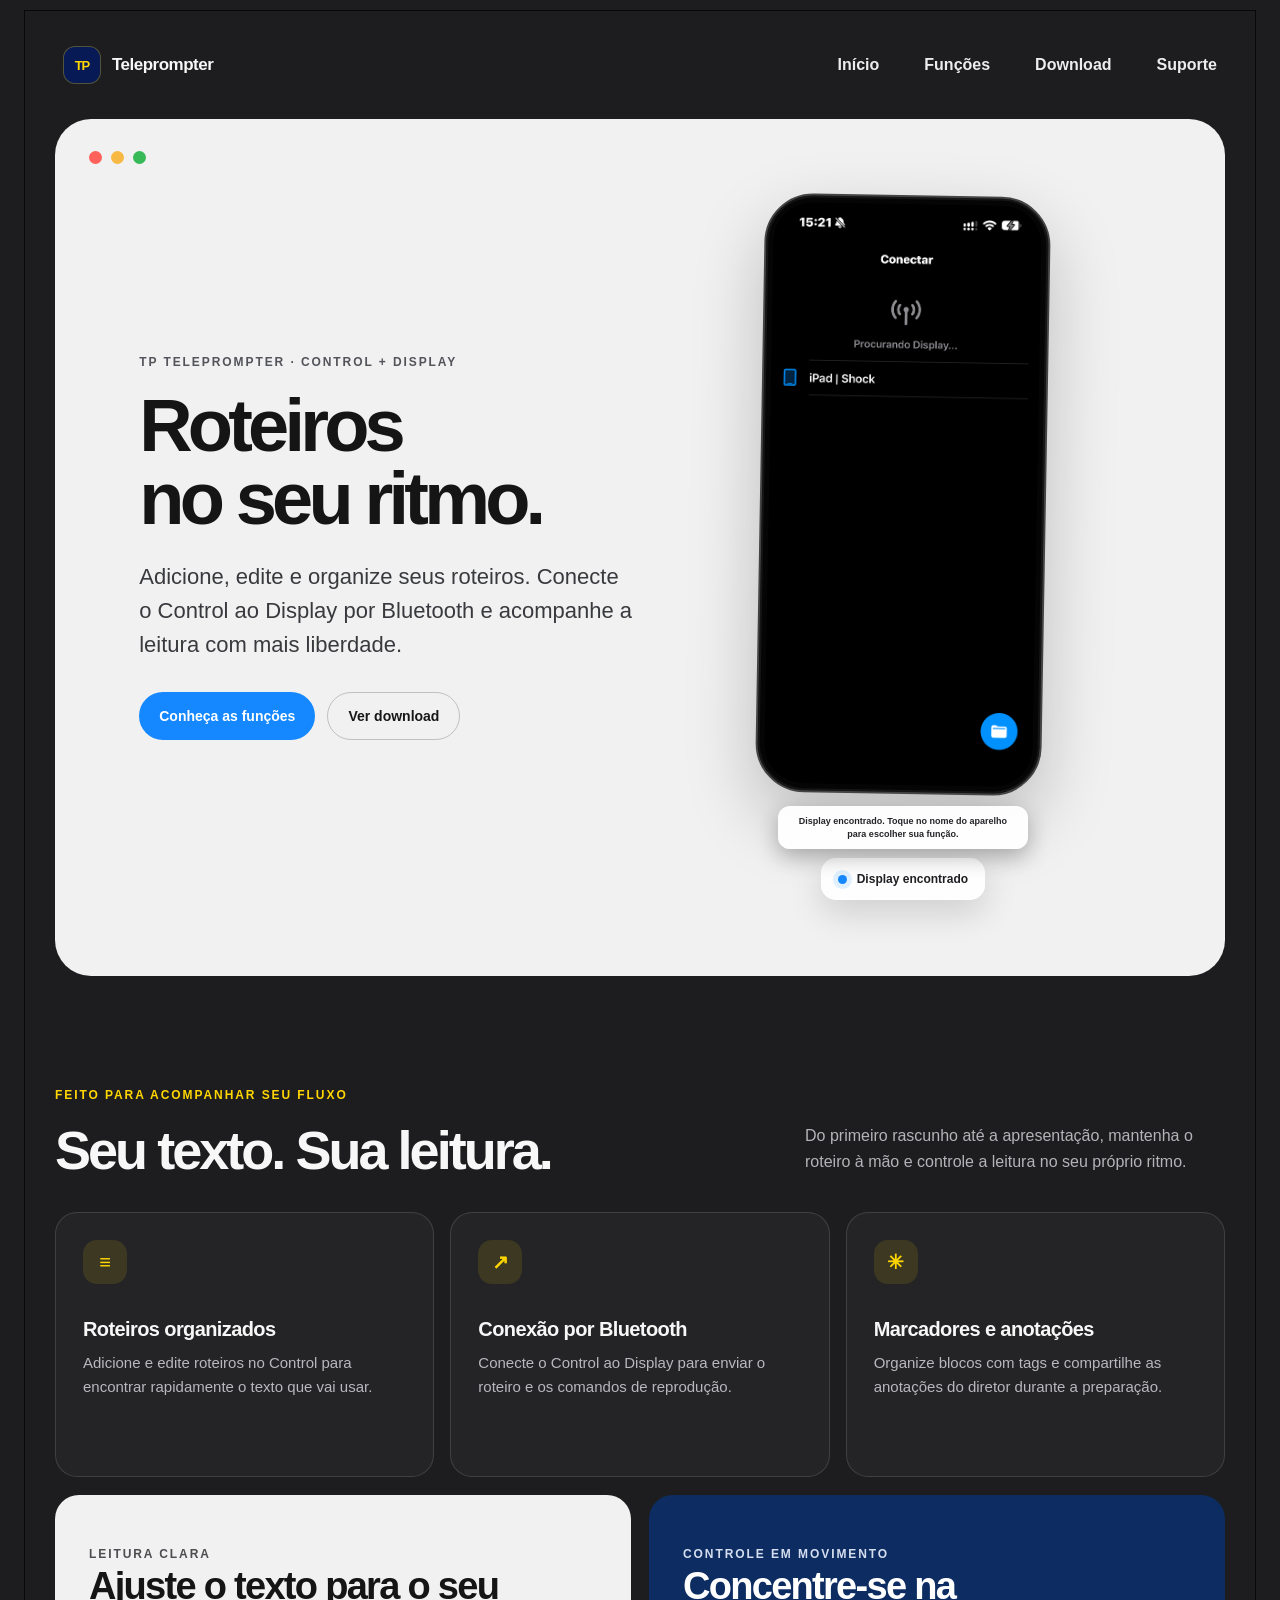
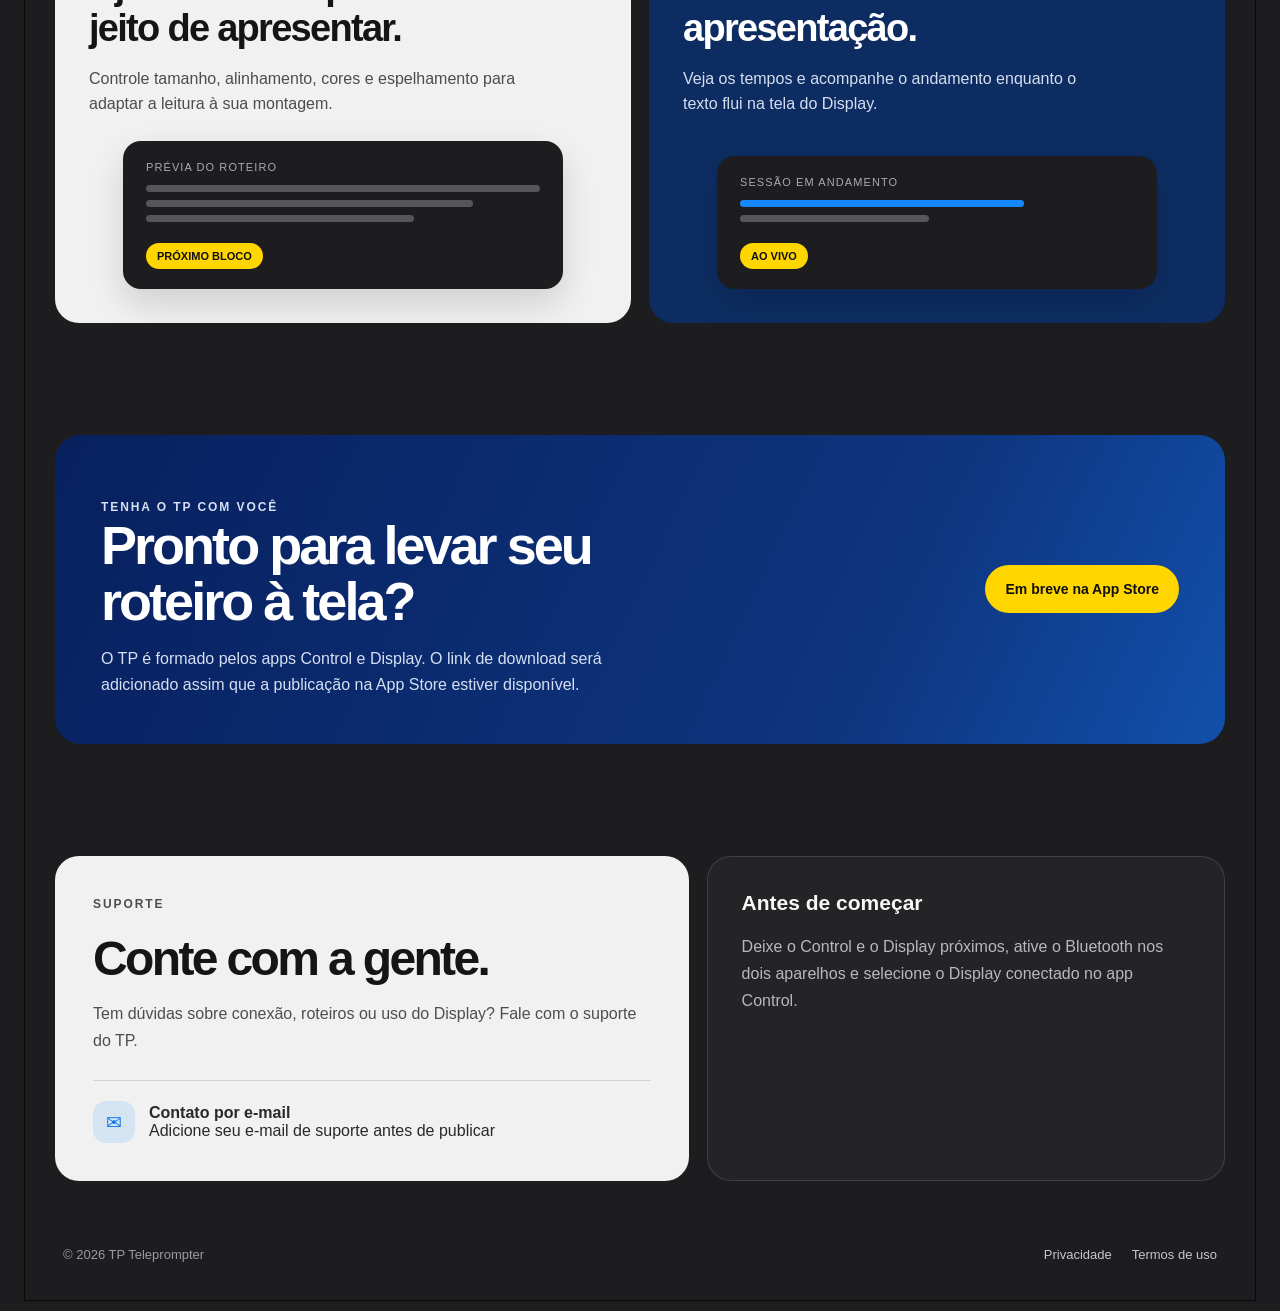
==== index.html @ 7fc073ad "Publish TP Teleprompter test site" ====
<!doctype html>
<html lang="pt-BR">
<head>
  <meta charset="utf-8">
  <meta name="viewport" content="width=device-width, initial-scale=1">
  <meta name="theme-color" content="#1d1d1f">
  <meta name="description" content="Organize seus roteiros e conecte o Control ao Display para uma leitura mais fluida com o TP Teleprompter.">
  <title>TP Teleprompter — Roteiros no seu ritmo</title>
  <link rel="stylesheet" href="styles.css">
</head>
<body>
  <div class="site-shell">
    <header class="site-header">
      <a class="brand" href="#inicio" aria-label="TP Teleprompter — início"><span class="brand-mark">TP</span><span>Teleprompter</span></a>
      <button class="menu-toggle" type="button" aria-expanded="false" aria-controls="site-nav">Menu</button>
      <nav class="site-nav" id="site-nav" aria-label="Navegação principal">
        <a href="#inicio">Início</a><a href="#funcoes">Funções</a><a href="#download">Download</a><a href="#suporte">Suporte</a>
      </nav>
    </header>

    <main>
      <section class="hero" id="inicio" aria-labelledby="hero-title">
        <div class="window-dots" aria-hidden="true"><i></i><i></i><i></i></div>
        <div class="hero-copy">
          <p class="eyebrow">TP Teleprompter · Control + Display</p>
          <h1 id="hero-title">Roteiros<br>no seu ritmo.</h1>
          <p>Adicione, edite e organize seus roteiros. Conecte o Control ao Display por Bluetooth e acompanhe a leitura com mais liberdade.</p>
          <div class="hero-actions"><a class="button button-primary" href="#funcoes">Conheça as funções</a><a class="button button-secondary" href="#download">Ver download</a></div>
        </div>
        <div class="phone-wrap" aria-label="Demonstração interativa do TP Control">
          <div class="phone" aria-label="Demonstração do aplicativo com telas reais">
            <div class="phone-screen">
              <img id="demo-image" class="app-screen-image" src="assets/tela-app-1.png" alt="Tela real do app: procurando um Display para conectar">
              <div id="demo-redactions" class="demo-redactions" aria-label="Controles interativos da demonstração"></div>
              <div id="demo-hotspots" class="demo-hotspots"></div>
            </div>
          </div>
          <div class="demo-hint" id="demo-hint">Toque no botão azul de pastas para começar</div>
          <div class="float-tag" id="demo-caption"><b aria-hidden="true"></b><span>Demonstração interativa</span></div>
        </div>
      </section>

      <section class="section" id="funcoes" aria-labelledby="features-title">
        <div class="section-heading">
          <div><p class="eyebrow">Feito para acompanhar seu fluxo</p><h2 id="features-title">Seu texto. Sua leitura.</h2></div>
          <p>Do primeiro rascunho até a apresentação, mantenha o roteiro à mão e controle a leitura no seu próprio ritmo.</p>
        </div>
        <div class="feature-grid">
          <article class="feature-card"><div class="feature-icon" aria-hidden="true">≡</div><h3>Roteiros organizados</h3><p>Adicione e edite roteiros no Control para encontrar rapidamente o texto que vai usar.</p></article>
          <article class="feature-card"><div class="feature-icon" aria-hidden="true">↗</div><h3>Conexão por Bluetooth</h3><p>Conecte o Control ao Display para enviar o roteiro e os comandos de reprodução.</p></article>
          <article class="feature-card"><div class="feature-icon" aria-hidden="true">✳</div><h3>Marcadores e anotações</h3><p>Organize blocos com tags e compartilhe as anotações do diretor durante a preparação.</p></article>
        </div>
        <div class="showcase">
          <article class="showcase-card"><div><p class="eyebrow">Leitura clara</p><h3>Ajuste o texto para o seu jeito de apresentar.</h3><p>Controle tamanho, alinhamento, cores e espelhamento para adaptar a leitura à sua montagem.</p></div><div class="mini-script" aria-hidden="true"><div class="mini-title">Prévia do roteiro</div><div class="mini-line"></div><div class="mini-line"></div><div class="mini-line"></div><span class="mini-marker">PRÓXIMO BLOCO</span></div></article>
          <article class="showcase-card blue"><div><p class="eyebrow">Controle em movimento</p><h3>Concentre-se na apresentação.</h3><p>Veja os tempos e acompanhe o andamento enquanto o texto flui na tela do Display.</p></div><div class="mini-script" aria-hidden="true"><div class="mini-title">Sessão em andamento</div><div class="mini-line" style="width:72%;background:#1688ff"></div><div class="mini-line" style="width:48%"></div><span class="mini-marker">AO VIVO</span></div></article>
        </div>
      </section>

      <section class="section" id="download" aria-labelledby="download-title">
        <div class="download-panel">
          <div><p class="eyebrow">Tenha o TP com você</p><h2 id="download-title">Pronto para levar seu roteiro à tela?</h2><p>O TP é formado pelos apps Control e Display. O link de download será adicionado assim que a publicação na App Store estiver disponível.</p></div>
          <span class="button" aria-disabled="true">Em breve na App Store</span>
        </div>
      </section>

      <section class="section" id="suporte" aria-labelledby="support-title">
        <div class="support-grid">
          <div class="support-main"><p class="eyebrow">Suporte</p><h2 id="support-title">Conte com a gente.</h2><p>Tem dúvidas sobre conexão, roteiros ou uso do Display? Fale com o suporte do TP.</p><div class="support-contact"><span class="contact-icon" aria-hidden="true">✉</span><span><strong>Contato por e-mail</strong><br><span data-support-email>Adicione seu e-mail de suporte antes de publicar</span></span></div></div>
          <aside class="support-aside"><h3>Antes de começar</h3><p>Deixe o Control e o Display próximos, ative o Bluetooth nos dois aparelhos e selecione o Display conectado no app Control.</p></aside>
        </div>
      </section>
    </main>

    <footer class="site-footer"><span>© <span id="year"></span> TP Teleprompter</span><nav class="footer-links" aria-label="Links legais"><a href="privacidade.html">Privacidade</a><a href="termos.html">Termos de uso</a></nav></footer>
  </div>
  <script src="script.js"></script><script>document.getElementById('year').textContent = new Date().getFullYear();</script>
</body>
</html>
---- styles.css ----
:root {
  color-scheme: dark;
  --page: #1d1d1f;
  --surface: #f1f1f1;
  --surface-2: #e8e8e8;
  --ink: #151515;
  --white: #f7f7f7;
  --muted: #a7a7ad;
  --blue: #1688ff;
  --yellow: #ffd600;
  --line: rgba(255,255,255,.13);
  --max: 1300px;
}
* { box-sizing: border-box; }
html { scroll-behavior: smooth; }
body { margin: 0; background: var(--page); color: var(--white); font-family: Inter, -apple-system, BlinkMacSystemFont, "Segoe UI", sans-serif; }
a { color: inherit; }
button, a { -webkit-tap-highlight-color: transparent; }
.site-shell { width: min(100% - 48px, 1600px); margin: 10px auto; border: 1px solid #080808; min-height: calc(100vh - 20px); overflow: hidden; background: var(--page); }
.site-header { max-width: var(--max); margin: 0 auto; height: 108px; padding: 0 38px; display: flex; align-items: center; justify-content: space-between; }
.brand { display: inline-flex; align-items: center; gap: 11px; text-decoration: none; font-size: 17px; font-weight: 750; letter-spacing: -.03em; }
.brand-mark { display: grid; place-items: center; width: 38px; height: 38px; border-radius: 12px; color: var(--yellow); background: #071a55; font-size: 13px; font-weight: 900; letter-spacing: -.08em; border: 1px solid rgba(255,214,0,.3); }
.site-nav { display: flex; align-items: center; gap: clamp(22px, 4vw, 45px); }
.site-nav a { text-decoration: none; color: #ededed; font-size: 16px; font-weight: 650; transition: color .2s ease; }
.site-nav a:hover, .site-nav a:focus-visible { color: var(--yellow); }
.menu-toggle { display: none; color: white; background: transparent; border: 1px solid var(--line); border-radius: 12px; padding: 10px 13px; font: inherit; }
main { max-width: var(--max); margin: 0 auto; padding: 0 30px 34px; }
.hero { position: relative; min-height: 620px; border-radius: 36px; background: var(--surface); color: var(--ink); display: grid; grid-template-columns: 1.05fr .95fr; align-items: center; overflow: hidden; padding: 76px 7.2%; }
.window-dots { position: absolute; left: 34px; top: 32px; display: flex; gap: 9px; }
.window-dots i { display: block; width: 13px; height: 13px; border-radius: 50%; background: #ff625a; }
.window-dots i:nth-child(2) { background: #f7b944; }
.window-dots i:nth-child(3) { background: #37b957; }
.hero-copy { position: relative; z-index: 2; max-width: 580px; padding-right: 32px; }
.eyebrow { margin: 0 0 20px; color: #53545a; font-size: 12px; font-weight: 800; letter-spacing: .16em; text-transform: uppercase; }
h1 { margin: 0; font-size: clamp(42px, 6.5vw, 74px); line-height: .99; letter-spacing: -.065em; font-weight: 760; }
.hero-copy > p:not(.eyebrow) { max-width: 530px; margin: 24px 0 0; color: #393a3e; font-size: clamp(18px, 2vw, 22px); line-height: 1.55; }
.hero-actions { display: flex; align-items: center; flex-wrap: wrap; gap: 12px; margin-top: 30px; }
.button { display: inline-flex; min-height: 48px; align-items: center; justify-content: center; border-radius: 999px; padding: 0 20px; text-decoration: none; font-size: 14px; font-weight: 750; transition: transform .2s, background .2s; }
.button:hover { transform: translateY(-2px); }
.button-primary { background: var(--blue); color: white; }
.button-primary:hover { background: #0878ec; }
.button-secondary { color: #171717; border: 1px solid rgba(0,0,0,.2); }
.button-secondary:hover { background: rgba(0,0,0,.05); }
.phone-wrap { position: relative; display: flex; justify-content: center; align-items: center; min-width: 0; }
.phone { width: clamp(210px, 22vw, 270px); padding: 7px; border: 2px solid #444; border-radius: 48px; background: #050505; box-shadow: 0 28px 70px rgba(0,0,0,.22), inset 0 0 0 2px #151515; transform: rotate(2deg); }
.phone img { width: 100%; height: auto; display: block; border-radius: 40px; }
.float-tag { position: absolute; left: -5%; bottom: 12%; display: flex; align-items: center; gap: 10px; padding: 13px 16px; border: 1px solid rgba(255,255,255,.55); border-radius: 15px; color: #202024; background: rgba(255,255,255,.92); box-shadow: 0 12px 34px rgba(0,0,0,.15); font-size: 12px; font-weight: 750; }
.float-tag b { width: 9px; height: 9px; border-radius: 50%; background: var(--blue); box-shadow: 0 0 0 5px rgba(22,136,255,.12); }
.section { padding: 112px 0 0; scroll-margin-top: 30px; }
.section-heading { display: flex; align-items: end; justify-content: space-between; gap: 28px; margin-bottom: 34px; }
.section-heading .eyebrow { color: var(--yellow); }
h2 { margin: 0; font-size: clamp(34px, 5vw, 54px); line-height: 1.04; letter-spacing: -.055em; }
.section-heading > p { max-width: 420px; margin: 0 0 4px; color: #b4b4b8; line-height: 1.6; }
.feature-grid { display: grid; grid-template-columns: repeat(3, 1fr); gap: 16px; }
.feature-card { min-height: 265px; padding: 27px; border: 1px solid var(--line); border-radius: 22px; background: #242426; }
.feature-icon { display: grid; place-items: center; width: 44px; height: 44px; margin-bottom: 34px; border-radius: 14px; color: var(--yellow); background: rgba(255,214,0,.11); font-size: 20px; font-weight: 800; }
.feature-card h3 { margin: 0 0 10px; font-size: 20px; letter-spacing: -.03em; }
.feature-card p { max-width: 350px; margin: 0; color: #b8b8bd; line-height: 1.6; font-size: 15px; }
.showcase { display: grid; grid-template-columns: 1fr 1fr; gap: 18px; margin-top: 18px; }
.showcase-card { min-height: 300px; padding: 34px; border-radius: 24px; color: var(--ink); background: var(--surface); display: flex; flex-direction: column; justify-content: space-between; }
.showcase-card.blue { color: white; background: #0d2d62; }
.showcase-card h3 { max-width: 440px; margin: 0; font-size: clamp(27px, 4vw, 38px); line-height: 1.12; letter-spacing: -.045em; }
.showcase-card p { max-width: 430px; margin: 16px 0 0; color: #4c4c51; line-height: 1.6; }
.showcase-card.blue p { color: #d5deef; }
.mini-script { width: min(100%, 440px); margin: 24px auto 0; padding: 20px 23px; border-radius: 18px; background: #1d1d1f; color: white; box-shadow: 0 15px 35px rgba(0,0,0,.14); }
.mini-script .mini-title { margin-bottom: 12px; color: #aaaab0; font-size: 11px; text-transform: uppercase; letter-spacing: .1em; }
.mini-script .mini-line { height: 7px; margin: 8px 0; border-radius: 5px; background: #55565b; }
.mini-script .mini-line:nth-child(3) { width: 83%; }
.mini-script .mini-line:nth-child(4) { width: 68%; }
.mini-script .mini-marker { display: inline-block; margin-top: 13px; padding: 7px 11px; border-radius: 999px; color: #101010; background: var(--yellow); font-size: 11px; font-weight: 800; }
.download-panel { display: grid; grid-template-columns: 1fr auto; gap: 24px; align-items: center; padding: 46px; border-radius: 26px; color: white; background: linear-gradient(115deg, #08205e, #0e357f 70%, #1250ab); overflow: hidden; }
.download-panel h2 { max-width: 620px; }
.download-panel p { max-width: 560px; margin: 17px 0 0; color: #d6e0f2; line-height: 1.6; }
.download-panel .button { color: #101010; background: var(--yellow); white-space: nowrap; }
.download-panel .button:hover { background: #ffe34d; }
.support-grid { display: grid; grid-template-columns: 1.1fr .9fr; gap: 18px; }
.support-main { padding: 38px; border-radius: 24px; color: var(--ink); background: var(--surface); }
.support-main h2 { font-size: clamp(34px, 4vw, 48px); }
.support-main p { max-width: 600px; color: #4d4d52; line-height: 1.7; }
.support-contact { display: flex; align-items: center; gap: 14px; margin-top: 26px; padding-top: 20px; border-top: 1px solid rgba(0,0,0,.12); color: #29292c; }
.contact-icon { display: grid; place-items: center; width: 42px; height: 42px; border-radius: 13px; background: rgba(22,136,255,.13); color: #0878ec; font-size: 19px; }
.support-aside { padding: 34px; border: 1px solid var(--line); border-radius: 24px; background: #242426; }
.support-aside h3 { margin: 0 0 18px; font-size: 21px; }
.support-aside p { margin: 0; color: #b8b8bd; line-height: 1.7; }
.support-aside a { color: var(--yellow); }
.site-footer { max-width: var(--max); margin: 0 auto; padding: 32px 38px 38px; display: flex; justify-content: space-between; align-items: center; gap: 22px; color: #9a9a9f; font-size: 13px; }
.footer-links { display: flex; gap: 20px; flex-wrap: wrap; }
.footer-links a { color: #c7c7cb; text-decoration: none; }
.footer-links a:hover { color: var(--yellow); }
.legal-page { width: min(100% - 48px, 1000px); margin: 30px auto 80px; padding: clamp(28px, 6vw, 70px); border-radius: 28px; background: var(--surface); color: #202024; }
.legal-page h1 { font-size: clamp(38px, 6vw, 62px); }
.legal-page h2 { margin-top: 38px; font-size: 25px; letter-spacing: -.03em; }
.legal-page p, .legal-page li { color: #3d3d42; font-size: 16px; line-height: 1.75; }
.legal-page .legal-meta { margin: 20px 0 35px; color: #626269; font-size: 14px; }
.draft-note { margin: 22px 0; padding: 16px 18px; border-left: 4px solid #c99500; background: #fff4c3; color: #4a3a00; line-height: 1.55; }
.back-link { display: inline-flex; margin-bottom: 28px; color: #1257b5; font-weight: 700; text-decoration: none; }
@media (max-width: 900px) {
  .hero { min-height: 560px; padding: 70px 6%; grid-template-columns: 1fr .8fr; }
  .float-tag { left: -10%; bottom: 8%; }
  .feature-grid { grid-template-columns: 1fr 1fr; }
  .feature-card:last-child { grid-column: 1 / -1; min-height: 220px; }
}
@media (max-width: 680px) {
  .site-shell { width: 100%; margin: 0; border: 0; min-height: 100vh; }
  .site-header { height: 76px; padding: 0 20px; }
  .brand { font-size: 15px; }
  .brand-mark { width: 34px; height: 34px; }
  .menu-toggle { display: inline-flex; }
  .site-nav { display: none; position: absolute; z-index: 5; top: 66px; left: 16px; right: 16px; padding: 14px; flex-direction: column; align-items: stretch; gap: 0; border: 1px solid var(--line); border-radius: 18px; background: #242426; box-shadow: 0 20px 50px rgba(0,0,0,.35); }
  .site-nav.is-open { display: flex; }
  .site-nav a { padding: 14px 12px; border-radius: 10px; }
  .site-nav a:hover { background: rgba(255,255,255,.06); }
  main { padding: 0 14px 24px; }
  .hero { min-height: 0; border-radius: 26px; padding: 62px 25px 30px; grid-template-columns: 1fr; text-align: left; }
  .window-dots { top: 23px; left: 24px; }
  .window-dots i { width: 10px; height: 10px; }
  .hero-copy { padding: 0; }
  h1 { font-size: clamp(43px, 13vw, 65px); }
  .hero-copy > p:not(.eyebrow) { font-size: 17px; margin-top: 17px; }
  .hero-actions { margin-top: 22px; }
  .button { min-height: 45px; padding: 0 16px; font-size: 13px; }
  .phone-wrap { margin-top: 34px; }
  .phone { width: min(65vw, 245px); border-radius: 38px; padding: 6px; }
  .phone img { border-radius: 31px; }
  .float-tag { left: 0; bottom: 8%; padding: 11px 13px; font-size: 11px; }
  .section { padding-top: 76px; }
  .section-heading { display: block; margin-bottom: 24px; }
  .section-heading > p { margin-top: 16px; }
  h2 { font-size: clamp(34px, 10vw, 48px); }
  .feature-grid, .showcase, .support-grid { grid-template-columns: 1fr; }
  .feature-card, .feature-card:last-child { min-height: 0; grid-column: auto; padding: 24px; }
  .feature-icon { margin-bottom: 22px; }
  .showcase-card { min-height: 270px; padding: 27px; }
  .download-panel { grid-template-columns: 1fr; padding: 30px 25px; }
  .download-panel .button { justify-self: start; }
  .support-main, .support-aside { padding: 27px; }
  .site-footer { padding: 26px 20px 34px; display: block; line-height: 1.6; }
  .footer-links { margin-top: 14px; }
  .legal-page { width: calc(100% - 28px); margin: 14px auto 32px; padding: 28px 22px; border-radius: 22px; }
  .legal-page p, .legal-page li { font-size: 15px; }
}
@media (prefers-reduced-motion: reduce) {
  html { scroll-behavior: auto; }
  *, *::before, *::after { transition-duration: .01ms !important; animation-duration: .01ms !important; animation-iteration-count: 1 !important; }
}

/* Interactive phone demo */
.phone { width: clamp(244px, 23vw, 290px); padding: 8px; border-radius: 49px; transform: rotate(1deg); }
.phone-screen { position: relative; min-height: 490px; overflow: hidden; border-radius: 39px; padding: 12px 13px 24px; background: #050505; color: #f7f7f7; }
.phone-island { position: absolute; z-index: 2; top: 7px; left: 50%; width: 76px; height: 19px; transform: translateX(-50%); border-radius: 999px; background: #000; }
.phone-status { display: flex; justify-content: space-between; align-items: center; padding: 2px 8px 0; height: 20px; font-size: 9px; font-weight: 700; }
.demo-appbar { position: relative; display: flex; justify-content: center; align-items: center; gap: 7px; height: 42px; border-bottom: 1px solid #202024; font-size: 11px; font-weight: 750; }
.demo-brand { display: grid; place-items: center; width: 19px; height: 19px; border-radius: 6px; background: #071a55; color: var(--yellow); font-size: 8px; font-weight: 900; }
.demo-help { position: absolute; right: 1px; width: 23px; height: 23px; border: 1px solid #4c4c52; border-radius: 50%; background: #17171a; color: white; font-weight: 700; cursor: pointer; }
.demo-screen { min-height: 365px; padding-top: 20px; }
.demo-title { text-align: center; font-size: 13px; font-weight: 750; }
.connection-graphic { display: grid; place-items: center; width: 58px; height: 58px; margin: 15px auto 7px; border: 1px solid #34343a; border-radius: 50%; color: #a7a7ad; font-size: 31px; transform: rotate(90deg); }
.demo-muted { margin: 0 0 22px; text-align: center; color: #9999a0; font-size: 9px; }
.demo-device { display: flex; align-items: center; gap: 8px; padding: 11px 8px; border: 1px solid #303036; border-radius: 12px; background: #111114; }
.device-icon { color: #1688ff; font-size: 17px; }
.demo-device span:nth-child(2), .script-card span:nth-child(2) { display: grid; flex: 1; gap: 4px; min-width: 0; }
.demo-device strong, .script-card strong { overflow: hidden; color: #f4f4f4; font-size: 9px; text-overflow: ellipsis; white-space: nowrap; }
.demo-device small, .script-card small { color: #9999a0; font-size: 8px; }
.demo-button { padding: 7px 8px; border: 0; border-radius: 8px; background: #1688ff; color: white; font-size: 8px; font-weight: 750; cursor: pointer; }
.demo-footnote { margin: 13px 2px; color: #77777e; font-size: 8px; line-height: 1.45; }
.demo-hint { min-height: 26px; margin-top: 4px; color: #a5a5aa; text-align: center; font-size: 8px; line-height: 1.4; }
.phone-home { position: absolute; bottom: 8px; left: 50%; width: 72px; height: 3px; transform: translateX(-50%); border-radius: 99px; background: #f4f4f4; }
.demo-title-row { display: flex; align-items: center; justify-content: space-between; padding: 0 2px 18px; }
.demo-title-row div { display: grid; gap: 4px; }
.demo-title-row small { color: #9999a0; font-size: 8px; }
.demo-title-row strong { font-size: 10px; }
.online-dot { display: inline-block; width: 8px; height: 8px; border-radius: 50%; background: #32d15b; box-shadow: 0 0 0 4px rgba(50,209,91,.12); }
.demo-section-label { margin: 4px 0 8px; color: #a9a9af; font-size: 8px; font-weight: 700; text-transform: uppercase; letter-spacing: .1em; }
.script-card { display: flex; width: 100%; align-items: center; gap: 9px; margin-bottom: 8px; padding: 11px 9px; border: 1px solid #303036; border-radius: 12px; background: #131316; color: white; text-align: left; cursor: pointer; }
.script-card:hover, .demo-device:hover { border-color: #1688ff; }
.script-file { color: #1688ff; font-size: 16px; }
.chevron { color: #929299; font-size: 17px; }
.demo-tip { margin-top: 14px; padding: 10px; border-radius: 10px; background: #101d35; color: #b8d4ff; font-size: 8px; line-height: 1.5; }
.player-top { display: flex; align-items: center; justify-content: space-between; gap: 5px; font-size: 8px; font-weight: 700; }
.back-button, .more-button { width: 25px; height: 25px; border: 1px solid #303036; border-radius: 8px; background: #151519; color: white; font-size: 16px; cursor: pointer; }
.player-status { display: flex; align-items: center; gap: 7px; margin: 13px 0 10px; color: #aaaab0; font-size: 8px; }
.player-status .online-dot { width: 6px; height: 6px; }
.script-reading { height: 142px; overflow: auto; padding: 11px; border: 1px solid #2e2e33; border-radius: 11px; background: #111114; scrollbar-width: thin; }
.script-reading p { margin: 0 0 11px; color: #f0f0f2; font-size: 10px; line-height: 1.55; }
.script-reading p:first-child { color: #73b4ff; font-weight: 750; }
.player-controls { margin-top: 12px; }
.speed-row { display: flex; align-items: center; justify-content: space-between; margin-bottom: 9px; color: #bbbcc2; font-size: 8px; }
.speed-row strong { color: white; }
.speed-row button { width: 25px; height: 25px; border: 1px solid #36363c; border-radius: 8px; background: #16161a; color: white; font-size: 14px; cursor: pointer; }
.play-button { width: 100%; padding: 10px; border: 0; border-radius: 10px; background: #1688ff; color: white; font-size: 9px; font-weight: 750; cursor: pointer; }
.progress-track { height: 4px; margin-top: 12px; overflow: hidden; border-radius: 99px; background: #39393f; }
.progress-track span { display: block; height: 100%; border-radius: inherit; background: #1688ff; transition: width .3s; }
.progress-meta { display: flex; justify-content: space-between; margin-top: 6px; color: #929299; font-size: 7px; }
.marker-note { margin-top: 7px; color: #ffd600; font-size: 8px; }
@media (max-width: 900px) {
  .phone { width: clamp(235px, 28vw, 270px); }
}
@media (max-width: 680px) {
  .phone { width: min(72vw, 275px); padding: 7px; border-radius: 44px; }
  .phone-screen { min-height: 485px; border-radius: 36px; }
  .demo-screen { min-height: 360px; }
  .float-tag { left: -7px; }
}

/* Real app screenshots inside the guided phone walkthrough */
.phone { width: clamp(235px, 23vw, 286px); padding: 7px; transform: rotate(1deg); }
.phone-screen { position: relative; min-height: 0; aspect-ratio: 1179 / 2556; overflow: hidden; padding: 0; border-radius: 39px; background: #000; }
.app-screen-image { position: absolute; inset: 0; display: block; width: 100%; height: 100%; object-fit: fill; }
.demo-hotspots, .demo-redactions { position: absolute; inset: 0; }
.demo-redactions { pointer-events: none; }
.demo-hotspot { position: absolute; z-index: 2; padding: 0; border: 1px solid transparent; border-radius: 13px; background: transparent; cursor: pointer; transition: background .18s, border-color .18s, box-shadow .18s; }
.demo-hotspot:hover, .demo-hotspot:focus-visible { border-color: rgba(22,136,255,.95); background: rgba(22,136,255,.18); box-shadow: 0 0 0 2px rgba(22,136,255,.35); outline: none; }
.demo-hotspot.hotspot-ready { border-color: rgba(22,136,255,.75); background: rgba(22,136,255,.18); animation: hotspot-pulse 1.3s ease-in-out infinite alternate; }
@keyframes hotspot-pulse { to { box-shadow: 0 0 0 5px rgba(22,136,255,.24); } }
.demo-hint { position: absolute; z-index: 4; right: -9%; bottom: 4%; width: min(72%, 195px); min-height: auto; margin: 0; padding: 8px 10px; border: 1px solid rgba(255,255,255,.16); border-radius: 12px; color: #242428; background: rgba(255,255,255,.95); box-shadow: 0 8px 22px rgba(0,0,0,.28); font-size: 9px; font-weight: 700; line-height: 1.4; text-align: left; }
.phone-home { display: none; }
.redact { position: absolute; z-index: 1; overflow: hidden; color: white; background: #1c1c1e; }
.redact.library { left: 5%; top: 17.6%; width: 90%; height: 8.4%; padding: 2.2% 4%; border-radius: 9vw; display: flex; flex-direction: column; justify-content: center; gap: 4%; }
.redact.library strong { font-size: clamp(8px, 1.1vw, 13px); }
.redact.library small { color: #a4a4aa; font-size: clamp(6px, .8vw, 9px); font-weight: 700; }
.redact.reading { left: 21%; top: 27.2%; width: 75%; height: 45.8%; padding: 7% 4% 4%; display: flex; flex-direction: column; justify-content: center; gap: 5%; text-align: center; }
.redact.reading strong { font-size: clamp(11px, 1.65vw, 19px); line-height: 1.2; }
.redact.reading p { margin: 0; font-size: clamp(8px, 1.05vw, 12px); line-height: 1.5; }
.reading-rule { display: block; height: 2px; width: 100%; background: #ffd600; }
.redact.reading-title { left: 15%; top: 7.5%; width: 57%; height: 5%; padding: 1%; background: #000; font-size: clamp(7px, 1vw, 11px); font-weight: 800; text-align: center; }
.redact.tags { left: 5%; top: 19.5%; width: 90%; padding: 1% 5%; border-radius: 8vw; }
.redact.tags span { display: flex; align-items: center; height: 8.2%; min-height: 38px; border-bottom: 1px solid #48484b; color: #1688ff; font-size: clamp(9px, 1.25vw, 14px); font-weight: 700; }
.redact.editor-title { left: 8%; top: 18.8%; width: 84%; height: 7.5%; padding: 2% 4%; border-radius: 16px 16px 0 0; font-size: clamp(10px, 1.35vw, 16px); }
.redact.editor-copy { left: 8%; top: 26.3%; width: 84%; height: 39%; padding: 3% 4%; font-size: clamp(9px, 1.15vw, 13px); line-height: 1.55; }
.redact.editor-copy strong { color: white; }
.redact.editor-copy p { margin: 3% 0; }
.redact.editor-tags { left: 8%; top: 81%; width: 84%; height: 9%; padding: 2% 4%; display: flex; align-items: center; justify-content: space-between; gap: 3%; background: #2c2c2e; font-size: clamp(7px, .9vw, 10px); }
@media (max-width: 900px) {
  .phone { width: clamp(220px, 27vw, 260px); }
  .demo-hint { right: -4%; width: 75%; }
}
@media (max-width: 680px) {
  .phone { width: min(67vw, 255px); }
  .phone-screen { border-radius: 34px; }
  .demo-hint { right: -7%; bottom: 3%; width: 76%; font-size: 8px; }
  .redact.library strong { font-size: 10px; }
  .redact.library small { font-size: 7px; }
  .redact.reading strong { font-size: 14px; }
  .redact.reading p { font-size: 9px; }
}
.demo-hotspot.hotspot-play { border-radius: 24px; }
.redact.play-demo { left: 5%; top: 82%; width: 90%; height: 14%; display: flex; flex-direction: column; align-items: center; justify-content: center; gap: 5%; border: 1px solid #48484d; border-radius: 20px; background: #050505; }
.demo-play-label { color: white; font-size: clamp(11px, 1.6vw, 18px); }
.demo-progress { width: 72%; height: 3px; overflow: hidden; border-radius: 9px; background: #35353a; }
.demo-progress-fill { display: block; width: 0; height: 100%; background: #1688ff; transition: width .4s linear; }
.redact.play-demo small { color: #8f8f96; font-size: clamp(5px, .65vw, 8px); letter-spacing: .08em; }
.redact.editor-tags { top: 70%; height: 22%; flex-direction: column; align-items: stretch; justify-content: space-around; font-size: clamp(8px, 1vw, 11px); }
.redact.editor-tags strong { display: flex; align-items: center; flex: 1; border-bottom: 1px solid #48484b; }
.phone-wrap { flex-direction: column; }
.demo-hint { position: relative; inset: auto; width: max-content; max-width: min(100%, 250px); min-height: 0; margin: 12px auto 0; padding: 8px 11px; text-align: center; }
@media (max-width: 680px) {
  .demo-hint { position: relative; inset: auto; width: max-content; max-width: min(100%, 240px); margin: 11px auto 0; }
}

/* Keep each transparent touch target independent from the screenshot and text overlays. */
.demo-hotspots { pointer-events: none; }
.demo-hotspot { pointer-events: auto; }
.demo-hotspot.hotspot-active { border-color: rgba(22,136,255,.95); background: rgba(22,136,255,.28); box-shadow: 0 0 0 2px rgba(22,136,255,.3); }
.redact[contenteditable="true"] { z-index: 3; pointer-events: auto; outline: none; }
.redact[contenteditable="true"]:focus { box-shadow: inset 0 0 0 2px #1688ff; }
.redact.reading-mode { left: 4%; top: 20%; width: 92%; height: 6.5%; display: grid; grid-template-columns: 1fr 1.2fr 1fr .65fr; align-items: center; gap: 2%; padding: 1% 2%; border-radius: 9vw; background: #1c1c1e; color: white; font-size: clamp(6px, .85vw, 10px); font-weight: 700; text-align: center; }
.redact.reading-mode .speed-readout { white-space: nowrap; }
.redact.reading-mode small { color: #a0a0a5; font-size: clamp(5px, .65vw, 8px); }
.reader-mode-auto, .reader-mode-manual { padding: 5% 1%; border-radius: 99px; color: #eee; white-space: nowrap; }
.reader-mode-auto.is-selected, .reader-mode-manual.is-selected { background: #5a5a60; }
.redact.reading strong { font-size: var(--reader-font, 14px); }
.redact.reading p { font-size: calc(var(--reader-font, 14px) * .68); }
.redact.tags { height: 24.5%; }
.redact.tags span { height: 30%; min-height: 0; gap: 6%; }
.redact.tags i, .redact.editor-tags i { display: inline-block; flex: none; width: clamp(8px, 1.2vw, 14px); height: clamp(8px, 1.2vw, 14px); border-radius: 50%; }
.redact.editor-tags { top: 70%; height: 22%; flex-direction: column; align-items: stretch; justify-content: space-around; font-size: clamp(7px, .9vw, 10px); }
.redact.editor-tags strong { display: flex; align-items: center; justify-content: space-between; flex: 1; border-bottom: 1px solid #48484b; }
.demo-progress span { transition: width .55s linear; }
@media (max-width: 680px) {
  .redact.reading-mode { grid-template-columns: 1fr 1.2fr 1fr .65fr; font-size: 6px; }
  .redact.reading-mode small { font-size: 5px; }
  .reader-mode-auto, .reader-mode-manual { padding: 3% 0; }
}

.demo-hotspots { pointer-events: none; }
.demo-hotspot { pointer-events: auto; }
.demo-hotspot.hotspot-active { border-color: rgba(22,136,255,.95); background: rgba(22,136,255,.28); box-shadow: 0 0 0 2px rgba(22,136,255,.3); }
.redact[contenteditable="true"] { z-index: 3; pointer-events: auto; outline: none; }
.redact[contenteditable="true"]:focus { box-shadow: inset 0 0 0 2px #1688ff; }
.redact.reading-mode { left: 4%; top: 20%; width: 92%; height: 6.5%; display: grid; grid-template-columns: 1fr 1.2fr 1fr .65fr; align-items: center; gap: 2%; padding: 1% 2%; border-radius: 9vw; background: #1c1c1e; color: white; font-size: clamp(6px, .85vw, 10px); font-weight: 700; text-align: center; }
.redact.reading-mode .speed-readout { white-space: nowrap; }
.redact.reading-mode small { color: #a0a0a5; font-size: clamp(5px, .65vw, 8px); }
.reader-mode-auto, .reader-mode-manual { padding: 5% 1%; border-radius: 99px; color: #eee; white-space: nowrap; }
.reader-mode-auto.is-selected, .reader-mode-manual.is-selected { background: #5a5a60; }
.redact.reading { overflow-y: auto; pointer-events: auto; scrollbar-width: none; }
.redact.reading::-webkit-scrollbar { display: none; }
.redact.reading strong { font-size: var(--reader-font, 14px); }
.redact.reading p { font-size: calc(var(--reader-font, 14px) * .68); }
.redact.tags { height: 24.5%; }
.redact.tags span { height: 30%; min-height: 0; gap: 6%; }
.redact.tags i, .redact.editor-tags i { display: inline-block; flex: none; width: clamp(8px, 1.2vw, 14px); height: clamp(8px, 1.2vw, 14px); border-radius: 50%; }
.redact.editor-tags { top: 70%; height: 22%; flex-direction: column; align-items: stretch; justify-content: space-around; font-size: clamp(7px, .9vw, 10px); }
.redact.editor-tags strong { display: flex; align-items: center; justify-content: space-between; flex: 1; border-bottom: 1px solid #48484b; }
.demo-progress span { transition: width .4s linear; }
@media (max-width: 680px) {
  .redact.reading-mode { grid-template-columns: 1fr 1.2fr 1fr .65fr; font-size: 6px; }
  .redact.reading-mode small { font-size: 5px; }
  .reader-mode-auto, .reader-mode-manual { padding: 3% 0; }
}

/* Match the captured SwiftUI card shapes and avoid clipping labels across the phone edges. */
.redact.tags { border-radius: 13px !important; background: #2c2c2e !important; }
.redact.editor-title, .redact.editor-copy, .redact.editor-tags { background: #2c2c2e !important; }
.float-tag { position: relative; inset: auto; margin: 9px auto 0; max-width: 100%; }

/* Recreate the app's current Roteiros root screen from the user's reference. */
.redact.library-page { left: 0; top: 11.8%; width: 100%; height: 88.2%; overflow: hidden; background: #000; color: #fff; }
.library-section-title { position: absolute; left: 8.2%; color: #929299; font-size: clamp(10px, 1.25vw, 15px); font-weight: 800; }
.folders-title { top: .4%; }
.notes-title { top: 11.8%; }
.script-title { top: 24.6%; }
.library-card { position: absolute; left: 4%; width: 92%; height: 8%; display: flex; align-items: center; gap: 4%; padding: 0 4%; border-radius: 999px; background: #1c1c1e; color: white; font-size: clamp(10px, 1.3vw, 16px); }
.folder-card { top: 3%; }
.library-card .folder-icon { width: 8%; height: 58%; flex: none; }
.library-card > span:not(.folder-icon) { min-width: 0; flex: 1; }
.library-card > b { color: #6e6e73; font-size: 1.6em; }
.notes-card, .script-card { height: 9.2%; flex-direction: column; align-items: flex-start; justify-content: center; gap: 1%; padding-left: 8%; }
.notes-card { top: 14.6%; }
.script-card { top: 27.8%; }
.notes-card strong, .script-card strong { font-size: 1.22em; }
.notes-card small, .script-card small { color: #929299; font-size: .88em; font-weight: 700; }
.notes-card b, .script-card b { position: absolute; right: 5%; top: 20%; }
.library-plus { position: absolute; right: 8%; bottom: 4%; width: 15%; aspect-ratio: 1; display: grid; place-items: center; border-radius: 50%; background: #1688ff; color: white; font-size: clamp(25px, 4vw, 42px); font-weight: 400; line-height: 1; }
.phone-screen { container-type: inline-size; }
.library-section-title { font-size: clamp(10px, 2.9cqw, 14px); }
.library-card { font-size: clamp(9px, 2.6cqw, 13px); }
.notes-card strong, .script-card strong { font-size: 1.08em; line-height: 1.15; }
.notes-card small, .script-card small { font-size: .78em; line-height: 1.15; }

/* Touch targets sit above the artwork; decorative overlays never swallow taps. */
.demo-hotspots { z-index: 4; pointer-events: none; }
.demo-hotspot { pointer-events: auto; }
.redact { pointer-events: none; }
.redact[contenteditable="true"], .tag-palette button, .tag-palette input, .folder-name { pointer-events: auto; }
.redact.tags { display: flex; flex-direction: column; justify-content: space-around; border-radius: 13px !important; padding: 2% 5%; }
.redact.tags span { flex: 1; min-height: 0; }
.redact.tags span:last-child { border-bottom: 0; }
.redact.tags i { margin-right: 2%; }
.redact.library-shortcuts { left: 5%; top: 28%; width: 90%; height: 8%; display: flex; align-items: center; justify-content: space-around; border-radius: 13px; background: #111114; color: #ddd; font-size: clamp(6px, .85vw, 10px); font-weight: 700; }
.redact.folder-heading { left: 7%; top: 12%; width: 86%; height: 4%; background: #000; color: #999; font-size: clamp(6px, .8vw, 9px); font-weight: 700; }
.redact.library-menu, .redact.confirm-dialog { left: 17%; top: 39%; width: 66%; min-height: 28%; display: flex; flex-direction: column; align-items: stretch; justify-content: space-around; padding: 5%; border: 1px solid #45454a; border-radius: 18px; background: #2c2c2e; text-align: center; font-size: clamp(8px, 1vw, 12px); box-shadow: 0 10px 30px #0009; }
.redact.library-menu span, .redact.confirm-dialog span { padding: 3% 2%; border-radius: 9px; background: #3a3a3d; }
.redact.editor-title, .redact.editor-copy, .redact.editor-tags { background: #2c2c2e !important; }
.redact.editor-copy { overflow-y: auto; white-space: normal; }
.redact.editor-tags { top: 69%; height: 21%; overflow-y: auto; }
.tag-palette { display: flex; align-items: center; gap: 2px; }
.tag-palette .tag-swatch { width: clamp(8px, 1.1vw, 13px); height: clamp(8px, 1.1vw, 13px); flex: none; padding: 0; border: 1px solid transparent; border-radius: 50%; cursor: pointer; }
.tag-palette .tag-swatch.chosen { border: 2px solid white; }
.tag-palette input[type="color"] { width: 15px; height: 15px; padding: 0; border: 0; border-radius: 50%; overflow: hidden; background: transparent; cursor: pointer; }
.redact.editor-style { left: 8%; top: 91%; width: 84%; height: 6%; display: flex; align-items: center; justify-content: space-around; border-radius: 9px; background: #333337; color: white; font-size: clamp(6px, .75vw, 9px); font-weight: 700; }
.redact.editor-style span { padding: 3px 5px; border-radius: 5px; }
.redact.editor-style .selected { background: #1688ff; }
.redact.custom-screen { inset: 0; width: 100%; height: 100%; padding: 15% 8% 10%; overflow-y: auto; background: #050506; color: white; font-size: clamp(8px, 1vw, 12px); }
.redact.custom-screen header { display: flex; align-items: center; justify-content: space-between; margin-bottom: 12%; font-size: clamp(9px, 1.1vw, 13px); }
.redact.custom-screen header button, .redact.custom-screen .share-note { border: 1px solid #444; border-radius: 99px; padding: 5px 10px; background: #303034; color: white; }
.redact.custom-screen h2 { font-size: clamp(10px, 1.3vw, 15px); }
.redact.custom-screen article { padding: 5% 2%; border-bottom: 1px solid #39393d; }
.redact.custom-screen article small { color: #96969d; }
.redact.custom-screen article p { margin: 5px 0 0; }
.redact.custom-screen .share-note { margin-top: 8%; }
.redact.custom-screen .folder-row { min-height: 8%; font-size: clamp(9px, 1.1vw, 13px); }
.redact.custom-screen label { display: block; margin-bottom: 8px; color: #aaa; }
.folder-name { min-height: 42px; padding: 12px; border-radius: 12px; background: #2c2c2e; color: white; outline: none; }
.redact.reading { font-size: var(--reader-font, 14px); }
@media (max-width: 680px) {
  .redact.editor-style { font-size: 6px; }
  .redact.custom-screen header { margin-bottom: 9%; }
  .tag-palette { gap: 1px; }
}
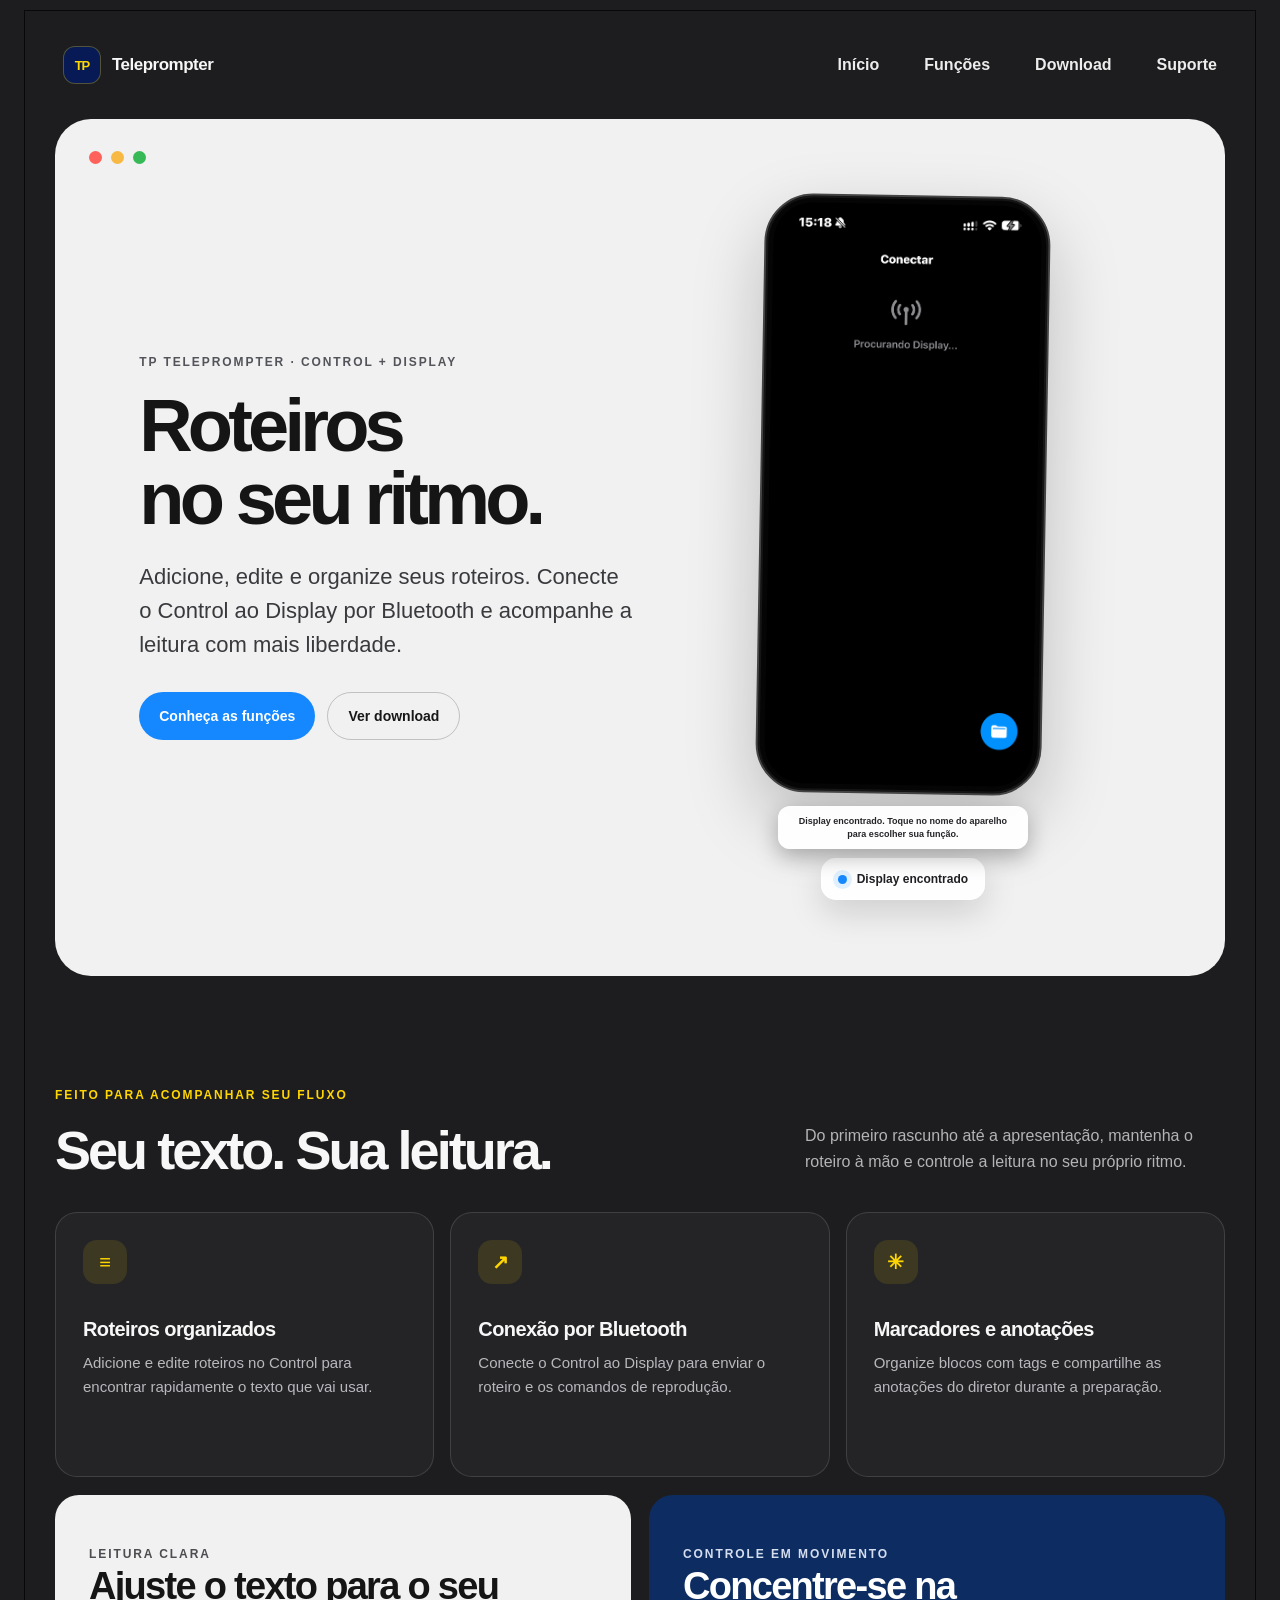
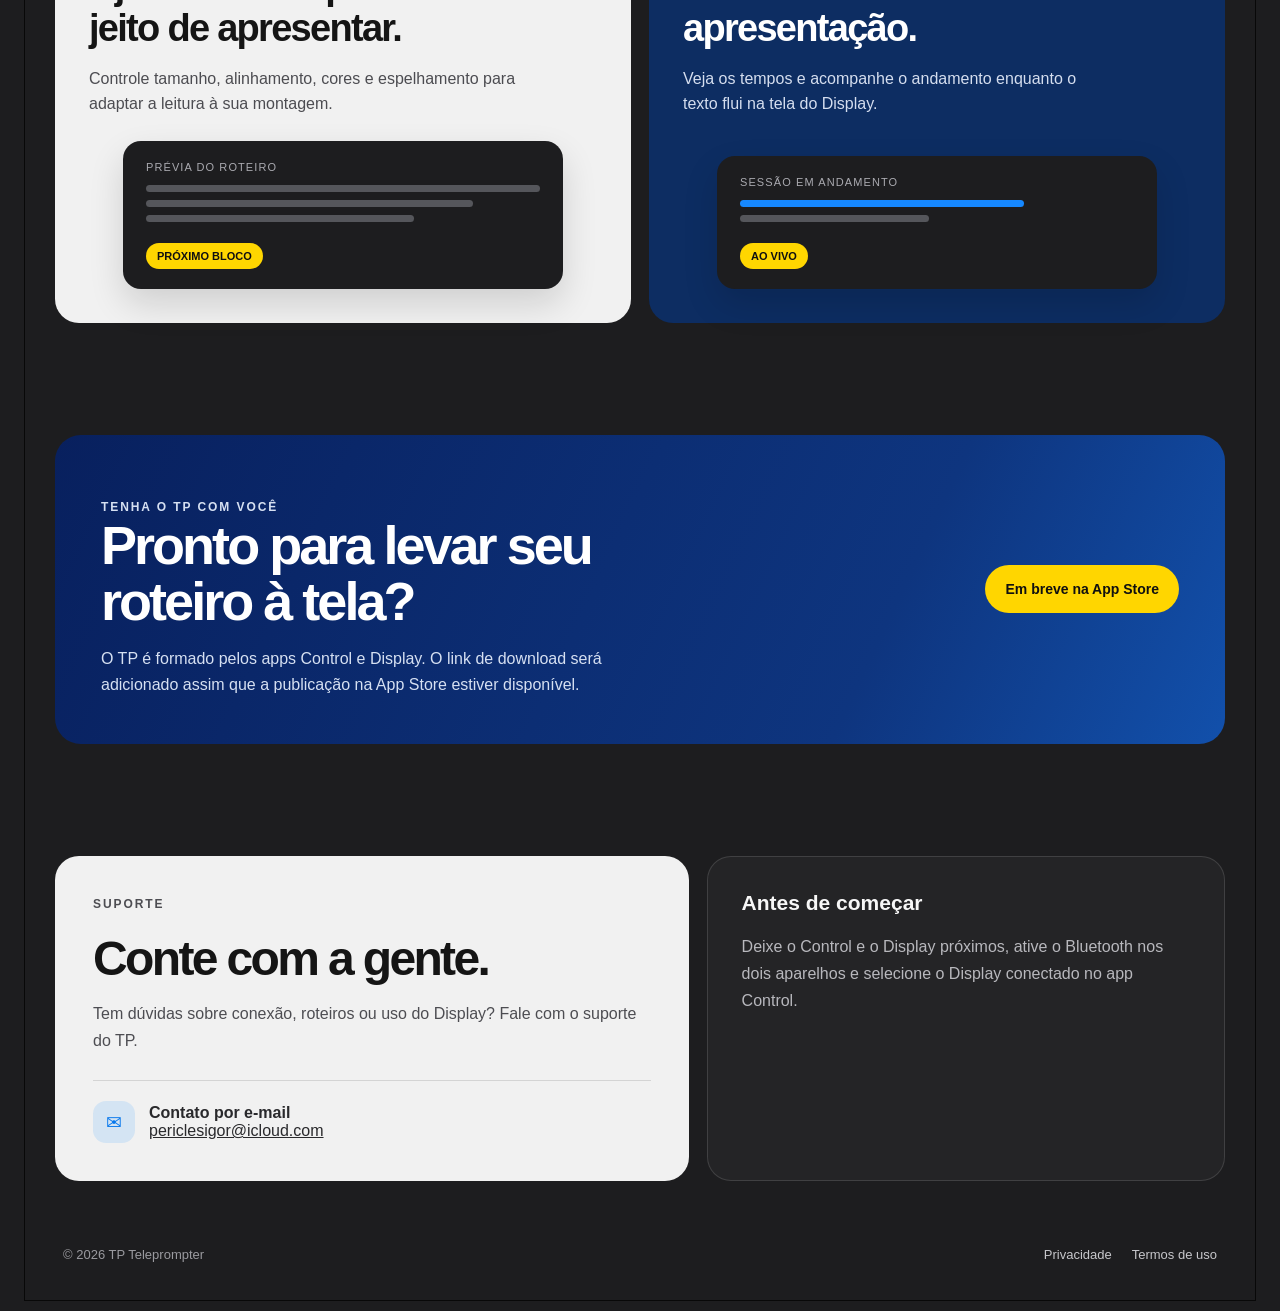
==== commit d135ed31: "Add TP support contact email" ====
--- a/index.html
+++ b/index.html
@@ -65,7 +65,7 @@
 
       <section class="section" id="suporte" aria-labelledby="support-title">
         <div class="support-grid">
-          <div class="support-main"><p class="eyebrow">Suporte</p><h2 id="support-title">Conte com a gente.</h2><p>Tem dúvidas sobre conexão, roteiros ou uso do Display? Fale com o suporte do TP.</p><div class="support-contact"><span class="contact-icon" aria-hidden="true">✉</span><span><strong>Contato por e-mail</strong><br><span data-support-email>Adicione seu e-mail de suporte antes de publicar</span></span></div></div>
+          <div class="support-main"><p class="eyebrow">Suporte</p><h2 id="support-title">Conte com a gente.</h2><p>Tem dúvidas sobre conexão, roteiros ou uso do Display? Fale com o suporte do TP.</p><div class="support-contact"><span class="contact-icon" aria-hidden="true">✉</span><span><strong>Contato por e-mail</strong><br><a href="mailto:periclesigor@icloud.com">periclesigor@icloud.com</a></span></div></div>
           <aside class="support-aside"><h3>Antes de começar</h3><p>Deixe o Control e o Display próximos, ative o Bluetooth nos dois aparelhos e selecione o Display conectado no app Control.</p></aside>
         </div>
       </section>
